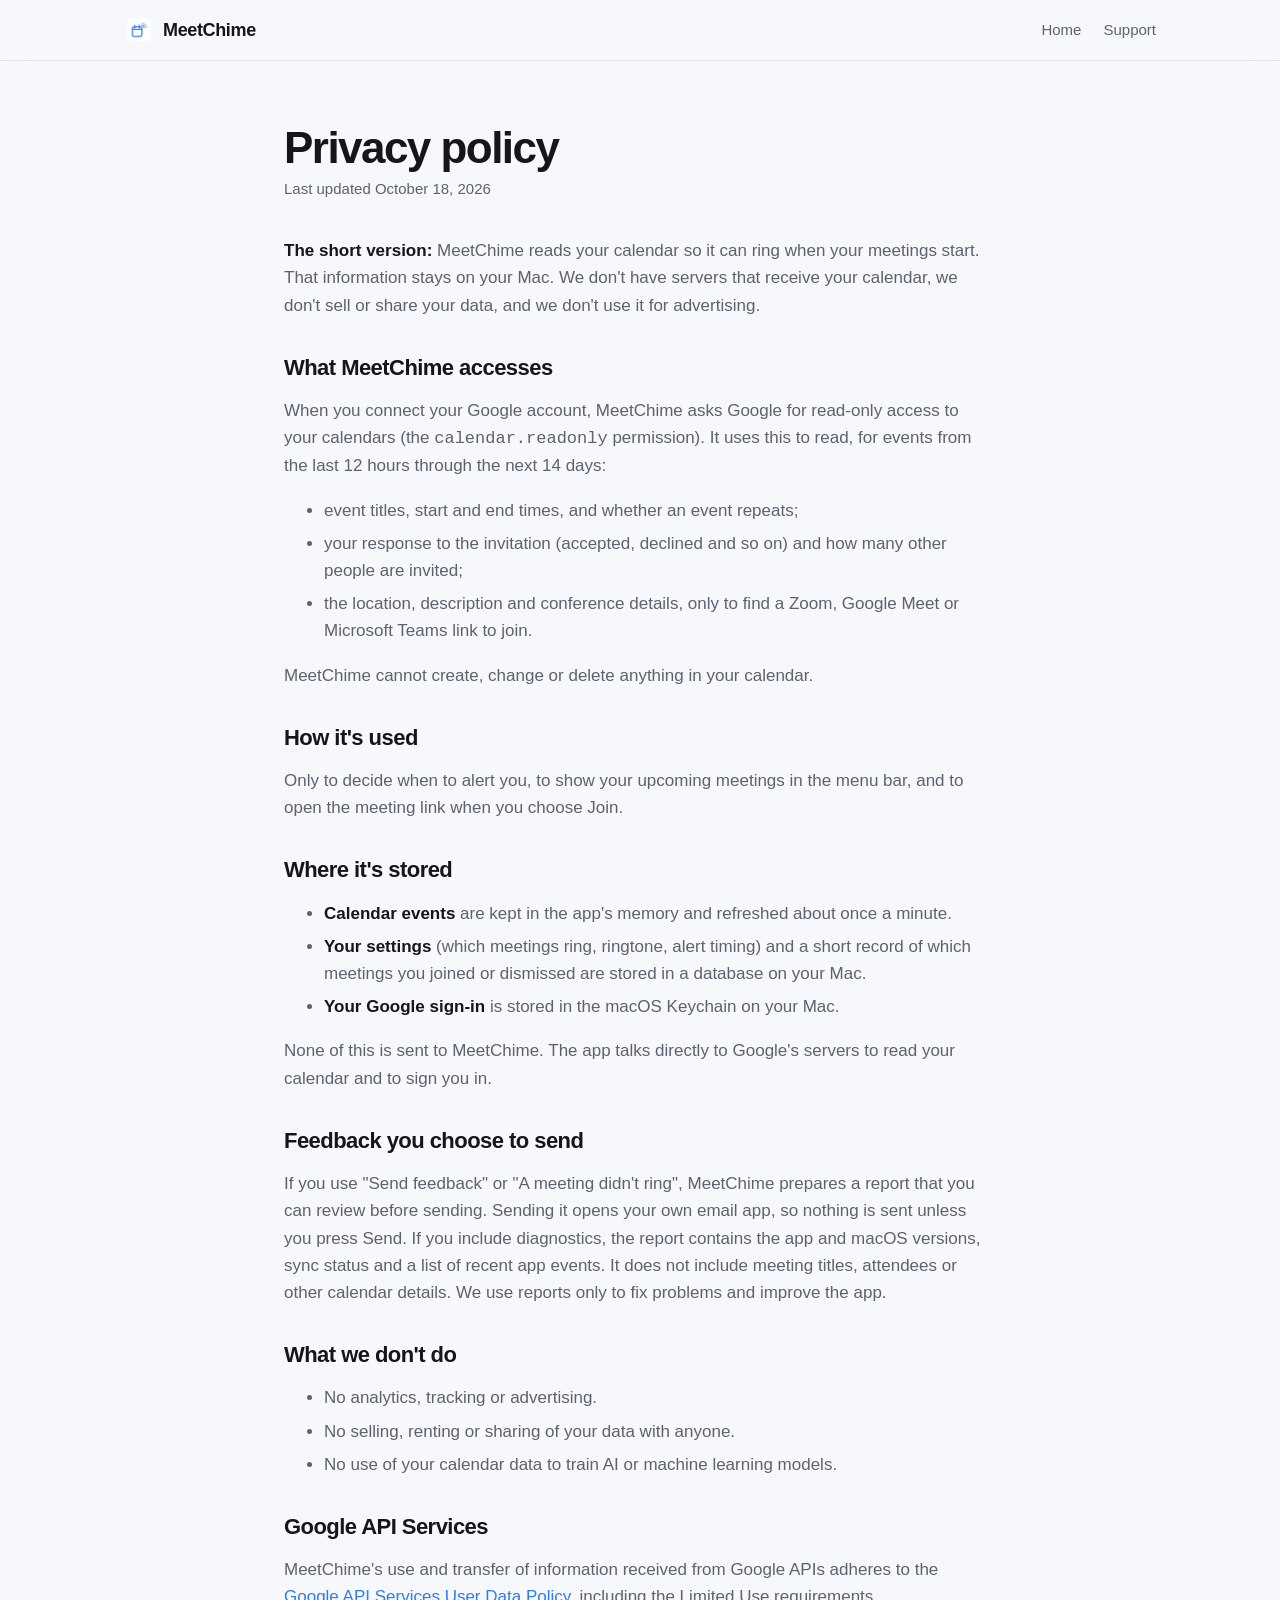
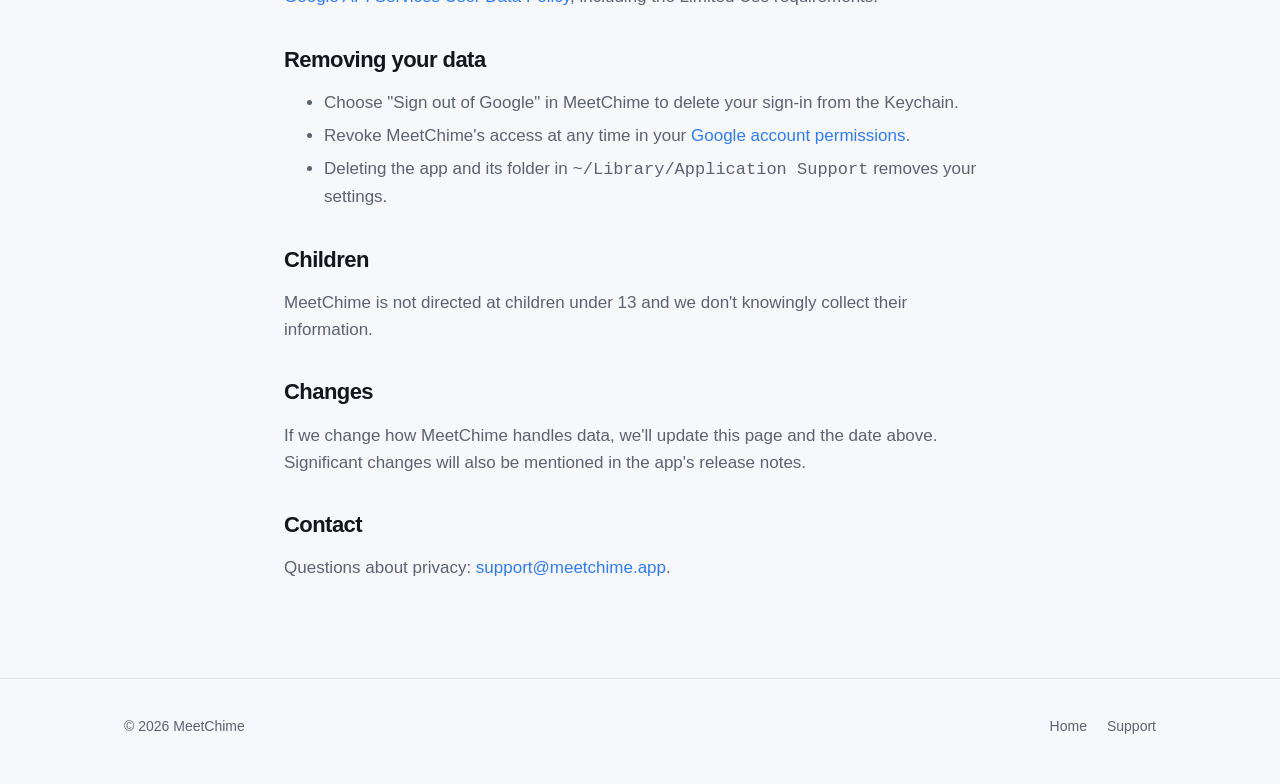
==== privacy.html @ 06bb9a7a "MeetChime website: landing page, privacy policy, sign-in pages Co-Authored-By: Claude Opus 5.5 <nore" ====
<!doctype html>
<html lang="en">
<head>
<meta charset="utf-8">
<meta name="viewport" content="width=device-width, initial-scale=1">
<title>Privacy policy · MeetChime</title>
<meta name="description" content="How MeetChime handles your data: your calendar stays on your Mac.">
<link rel="icon" href="/assets/favicon.png">
<link rel="stylesheet" href="/style.css">
</head>
<body>
<header class="top">
  <div class="wrap">
    <a class="logo" href="/"><img src="/assets/app-icon.png" alt="">MeetChime</a>
    <nav class="nav"><a href="/">Home</a><a href="mailto:support@meetchime.app">Support</a></nav>
  </div>
</header>

<!-- Draft written to match what the app does as of 2026-10-18. Have it reviewed before relying on it,
     and update it whenever the app starts collecting or sending anything new (e.g. analytics, crash
     reports, accounts, the phone fallback). -->
<main class="doc">
  <h1>Privacy policy</h1>
  <p class="updated">Last updated October 18, 2026</p>

  <p><strong>The short version:</strong> MeetChime reads your calendar so it can ring when your meetings start. That information stays on your Mac. We don't have servers that receive your calendar, we don't sell or share your data, and we don't use it for advertising.</p>

  <h2>What MeetChime accesses</h2>
  <p>When you connect your Google account, MeetChime asks Google for read-only access to your calendars (the <code>calendar.readonly</code> permission). It uses this to read, for events from the last 12 hours through the next 14 days:</p>
  <ul>
    <li>event titles, start and end times, and whether an event repeats;</li>
    <li>your response to the invitation (accepted, declined and so on) and how many other people are invited;</li>
    <li>the location, description and conference details, only to find a Zoom, Google Meet or Microsoft Teams link to join.</li>
  </ul>
  <p>MeetChime cannot create, change or delete anything in your calendar.</p>

  <h2>How it's used</h2>
  <p>Only to decide when to alert you, to show your upcoming meetings in the menu bar, and to open the meeting link when you choose Join.</p>

  <h2>Where it's stored</h2>
  <ul>
    <li><strong>Calendar events</strong> are kept in the app's memory and refreshed about once a minute.</li>
    <li><strong>Your settings</strong> (which meetings ring, ringtone, alert timing) and a short record of which meetings you joined or dismissed are stored in a database on your Mac.</li>
    <li><strong>Your Google sign-in</strong> is stored in the macOS Keychain on your Mac.</li>
  </ul>
  <p>None of this is sent to MeetChime. The app talks directly to Google's servers to read your calendar and to sign you in.</p>

  <h2>Feedback you choose to send</h2>
  <p>If you use "Send feedback" or "A meeting didn't ring", MeetChime prepares a report that you can review before sending. Sending it opens your own email app, so nothing is sent unless you press Send. If you include diagnostics, the report contains the app and macOS versions, sync status and a list of recent app events. It does not include meeting titles, attendees or other calendar details. We use reports only to fix problems and improve the app.</p>

  <h2>What we don't do</h2>
  <ul>
    <li>No analytics, tracking or advertising.</li>
    <li>No selling, renting or sharing of your data with anyone.</li>
    <li>No use of your calendar data to train AI or machine learning models.</li>
  </ul>

  <h2>Google API Services</h2>
  <p>MeetChime's use and transfer of information received from Google APIs adheres to the <a href="https://developers.google.com/terms/api-services-user-data-policy">Google API Services User Data Policy</a>, including the Limited Use requirements.</p>

  <h2>Removing your data</h2>
  <ul>
    <li>Choose "Sign out of Google" in MeetChime to delete your sign-in from the Keychain.</li>
    <li>Revoke MeetChime's access at any time in your <a href="https://myaccount.google.com/permissions">Google account permissions</a>.</li>
    <li>Deleting the app and its folder in <code>~/Library/Application Support</code> removes your settings.</li>
  </ul>

  <h2>Children</h2>
  <p>MeetChime is not directed at children under 13 and we don't knowingly collect their information.</p>

  <h2>Changes</h2>
  <p>If we change how MeetChime handles data, we'll update this page and the date above. Significant changes will also be mentioned in the app's release notes.</p>

  <h2>Contact</h2>
  <p>Questions about privacy: <a href="mailto:support@meetchime.app">support@meetchime.app</a>.</p>
</main>

<footer>
  <div class="wrap">
    <span>© 2026 MeetChime</span>
    <nav><a href="/">Home</a><a href="mailto:support@meetchime.app">Support</a></nav>
  </div>
</footer>
</body>
</html>
---- style.css ----
:root {
  color-scheme: light dark;
  --bg: #f7f8fb; --surface: #fff; --text: #14161b; --muted: #5d6270; --border: rgba(20, 22, 27, .09);
  --accent: #2f7bf5; --accent-strong: #1f64d6; --accent-soft: rgba(47, 123, 245, .1); --ok: #1f9d55; --warn: #d97706;
  --radius: 16px; --max: 1080px;
}
@media (prefers-color-scheme: dark) {
  :root {
    --bg: #0e1015; --surface: #171a21; --text: #f2f3f5; --muted: #a2a7b3; --border: rgba(255, 255, 255, .08);
    --accent: #4c8dff; --accent-strong: #6aa0ff; --accent-soft: rgba(76, 141, 255, .14); --ok: #32d74b; --warn: #ff9f0a;
  }
}
* { box-sizing: border-box; }
html { scroll-behavior: smooth; }
body {
  margin: 0; background: var(--bg); color: var(--text);
  font: 17px/1.6 -apple-system, BlinkMacSystemFont, "SF Pro Text", "Inter", "Segoe UI", sans-serif;
  -webkit-font-smoothing: antialiased;
}
a { color: var(--accent); text-decoration: none; }
a:hover { text-decoration: underline; }
img { max-width: 100%; height: auto; display: block; }
.wrap { max-width: var(--max); margin: 0 auto; padding: 0 24px; }

/* Header */
.top { position: sticky; top: 0; z-index: 10; backdrop-filter: saturate(1.6) blur(14px); -webkit-backdrop-filter: saturate(1.6) blur(14px);
  background: color-mix(in srgb, var(--bg) 78%, transparent); border-bottom: 1px solid var(--border); }
.top .wrap { display: flex; align-items: center; justify-content: space-between; height: 60px; }
.logo { display: inline-flex; align-items: center; gap: 9px; font-weight: 700; font-size: 18px; letter-spacing: -.02em; color: var(--text); }
.logo:hover { text-decoration: none; }
.logo img { width: 30px; height: 30px; border-radius: 7px; }
.nav { display: flex; align-items: center; gap: 22px; font-size: 15px; }
.nav a { color: var(--muted); }
.nav a:hover { color: var(--text); text-decoration: none; }
.nav a.btn, .nav a.btn:hover { color: #fff; }

/* Buttons */
.btn { display: inline-flex; align-items: center; gap: 9px; padding: 13px 22px; border-radius: 12px; font-weight: 650; font-size: 16px;
  background: var(--accent); color: #fff; border: 0; cursor: pointer; transition: transform .12s ease, background .12s ease; }
.btn:hover { background: var(--accent-strong); text-decoration: none; transform: translateY(-1px); }
.btn.small { padding: 8px 14px; font-size: 14px; border-radius: 10px; }
.btn.ghost { background: transparent; color: var(--text); border: 1px solid var(--border); }
.btn.ghost:hover { background: var(--accent-soft); }
.btn svg { width: 18px; height: 18px; }

/* Hero */
.hero { padding: 88px 0 56px; text-align: center;
  background: radial-gradient(ellipse 70% 60% at 50% 0%, var(--accent-soft), transparent 70%); }
.eyebrow { display: inline-block; padding: 5px 12px; border-radius: 999px; background: var(--accent-soft); color: var(--accent);
  font-size: 13px; font-weight: 650; letter-spacing: .02em; }
h1 { margin: 18px auto 16px; max-width: 820px; font-size: clamp(38px, 6vw, 64px); line-height: 1.05; letter-spacing: -.035em; }
.lead { margin: 0 auto 32px; max-width: 640px; font-size: clamp(18px, 2.2vw, 21px); color: var(--muted); }
.cta { display: flex; justify-content: center; align-items: center; gap: 12px; flex-wrap: wrap; }
.fine { margin-top: 14px; font-size: 14px; color: var(--muted); }
.shot { margin: 56px auto 0; max-width: 980px; border-radius: 20px; overflow: hidden;
  box-shadow: 0 30px 80px rgba(10, 20, 40, .25); border: 1px solid var(--border); }

/* Sections */
section { padding: 80px 0; }
section.alt { background: var(--surface); border-top: 1px solid var(--border); border-bottom: 1px solid var(--border); }
h2 { margin: 0 0 12px; font-size: clamp(28px, 4vw, 40px); line-height: 1.15; letter-spacing: -.025em; text-align: center; }
.sub { margin: 0 auto 48px; max-width: 620px; text-align: center; color: var(--muted); }
.grid { display: grid; grid-template-columns: repeat(auto-fit, minmax(260px, 1fr)); gap: 18px; }
.card { padding: 24px; border-radius: var(--radius); background: var(--surface); border: 1px solid var(--border); }
section.alt .card { background: var(--bg); }
.card .icon { width: 40px; height: 40px; border-radius: 10px; display: grid; place-items: center; background: var(--accent-soft); color: var(--accent); margin-bottom: 14px; }
.card .icon svg { width: 22px; height: 22px; }
.card h3 { margin: 0 0 6px; font-size: 18px; letter-spacing: -.01em; }
.card p { margin: 0; color: var(--muted); font-size: 15.5px; }

.split { display: grid; grid-template-columns: 1.05fr .95fr; gap: 56px; align-items: center; }
.split h2, .split .sub { text-align: left; margin-left: 0; }
.split .sub { margin-bottom: 20px; }
.split ul { margin: 0; padding: 0; list-style: none; display: grid; gap: 12px; }
.split li { display: flex; gap: 10px; color: var(--muted); }
.split li::before { content: ""; flex: none; width: 8px; height: 8px; margin-top: 10px; border-radius: 50%; background: var(--accent); }
.panel-shot { max-width: 360px; margin: 0 auto; border-radius: 18px; overflow: hidden; box-shadow: 0 24px 60px rgba(10, 20, 40, .28); }

.steps { counter-reset: step; display: grid; grid-template-columns: repeat(auto-fit, minmax(240px, 1fr)); gap: 18px; }
.steps .card::before { counter-increment: step; content: counter(step); display: grid; place-items: center; width: 32px; height: 32px;
  border-radius: 50%; background: var(--accent); color: #fff; font-weight: 700; font-size: 15px; margin-bottom: 14px; }

.faq { max-width: 760px; margin: 0 auto; }
.faq details { border-bottom: 1px solid var(--border); padding: 18px 0; }
.faq summary { cursor: pointer; font-weight: 650; font-size: 17px; list-style: none; display: flex; justify-content: space-between; gap: 12px; }
.faq summary::-webkit-details-marker { display: none; }
.faq summary::after { content: "+"; color: var(--muted); font-weight: 400; font-size: 22px; line-height: 1; }
.faq details[open] summary::after { content: "–"; }
.faq p { margin: 10px 0 0; color: var(--muted); }

.final { text-align: center; }

/* Footer */
footer { padding: 36px 0 48px; color: var(--muted); font-size: 14px; border-top: 1px solid var(--border); }
footer .wrap { display: flex; justify-content: space-between; gap: 16px; flex-wrap: wrap; }
footer nav { display: flex; gap: 20px; }
footer a { color: var(--muted); }

/* Legal and simple pages */
.doc { max-width: 760px; margin: 0 auto; padding: 64px 24px 80px; }
.doc h1 { font-size: clamp(32px, 5vw, 44px); margin: 0 0 6px; text-align: left; }
.doc .updated { color: var(--muted); font-size: 15px; margin: 0 0 36px; }
.doc h2 { text-align: left; font-size: 22px; margin: 36px 0 10px; }
.doc p, .doc li { color: var(--muted); }
.doc li { margin: 6px 0; }
.doc strong { color: var(--text); }

.center { min-height: calc(100vh - 61px); display: grid; place-items: center; padding: 24px; }
.result { width: 100%; max-width: 440px; padding: 40px 32px 30px; text-align: center; border-radius: 20px;
  background: var(--surface); border: 1px solid var(--border); box-shadow: 0 24px 70px rgba(10, 20, 40, .1); }
.result .status { width: 68px; height: 68px; margin: 0 auto 18px; border-radius: 50%; display: grid; place-items: center; }
.result .status.ok { background: color-mix(in srgb, var(--ok) 14%, transparent); color: var(--ok); }
.result .status.err { background: color-mix(in srgb, var(--warn) 16%, transparent); color: var(--warn); }
.result h1 { font-size: 28px; margin: 0 0 10px; letter-spacing: -.02em; }
.result p { margin: 0; color: var(--muted); }
.result .note { margin-top: 24px; padding-top: 18px; border-top: 1px solid var(--border); font-size: 14px; }

@media (max-width: 820px) {
  .split { grid-template-columns: 1fr; gap: 36px; }
  .split h2, .split .sub { text-align: center; }
  .nav a:not(.btn) { display: none; }
  .hero { padding-top: 64px; }
  section { padding: 64px 0; }
}
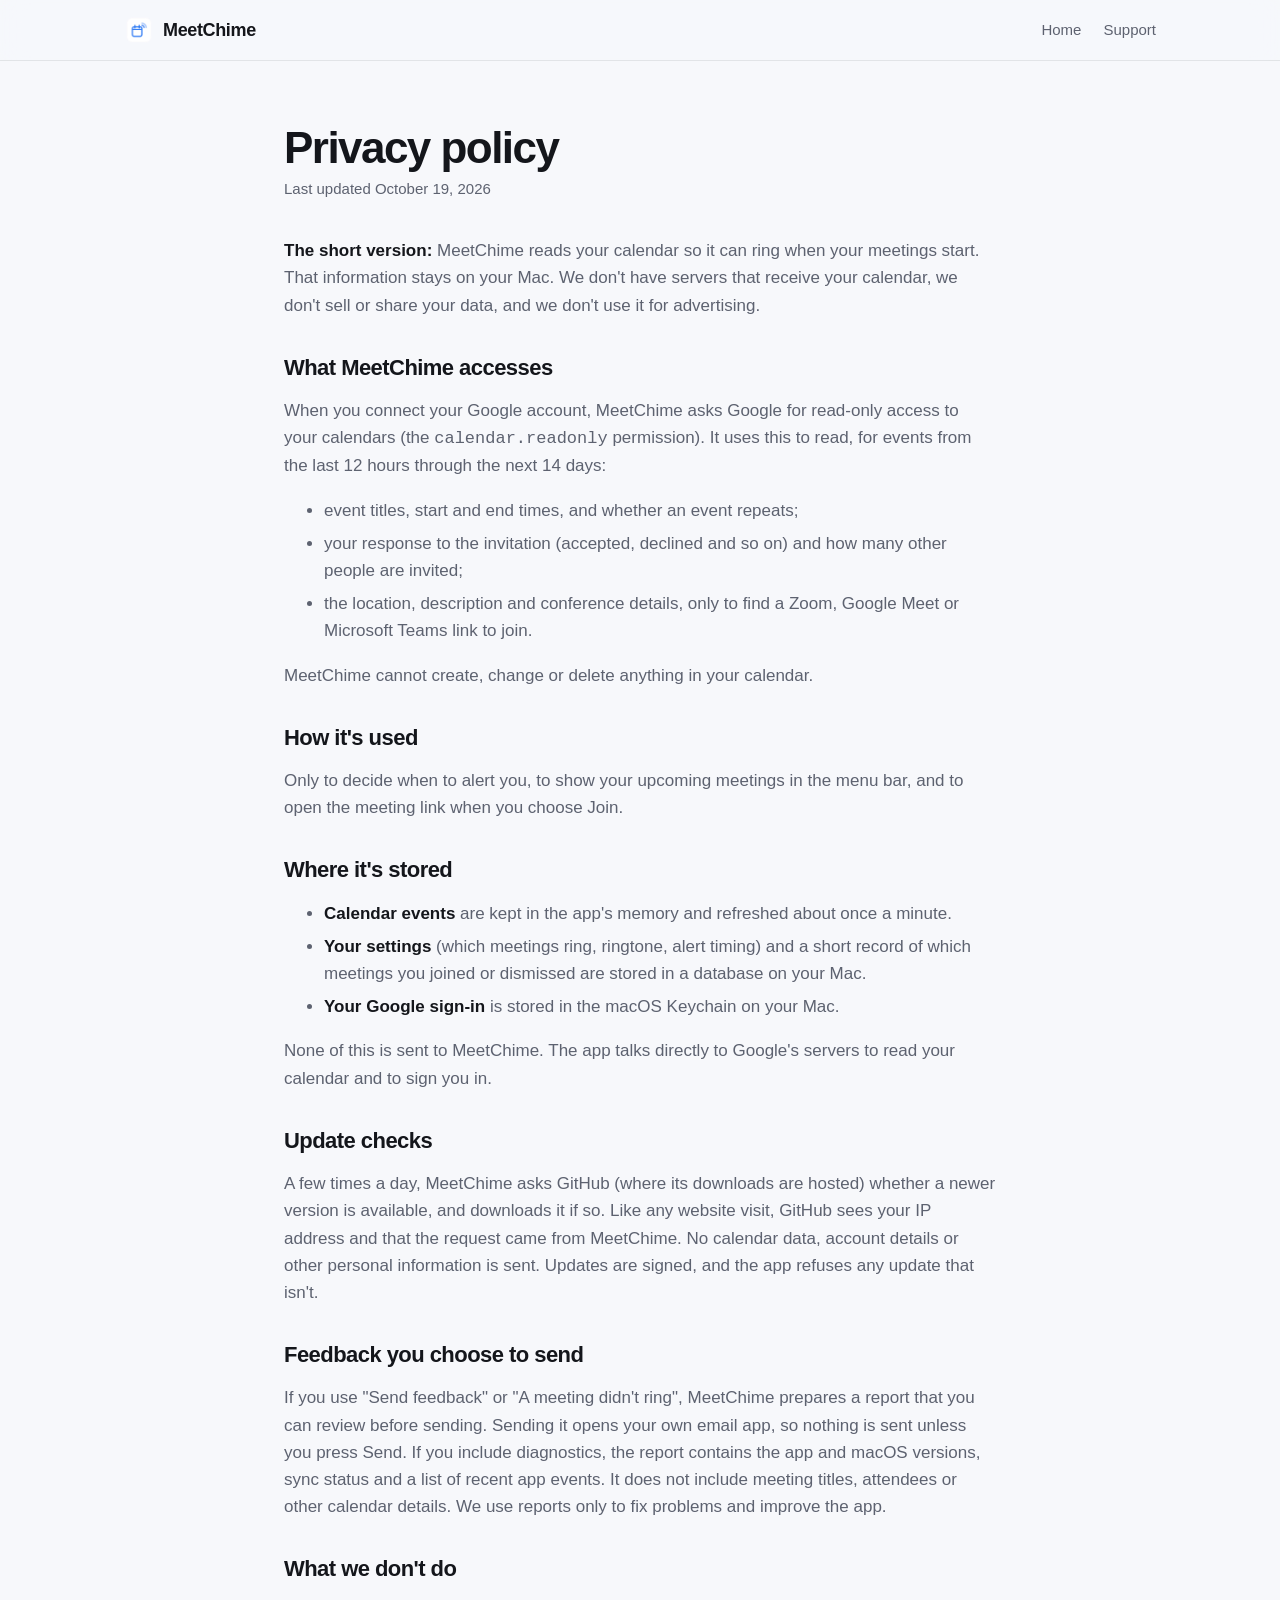
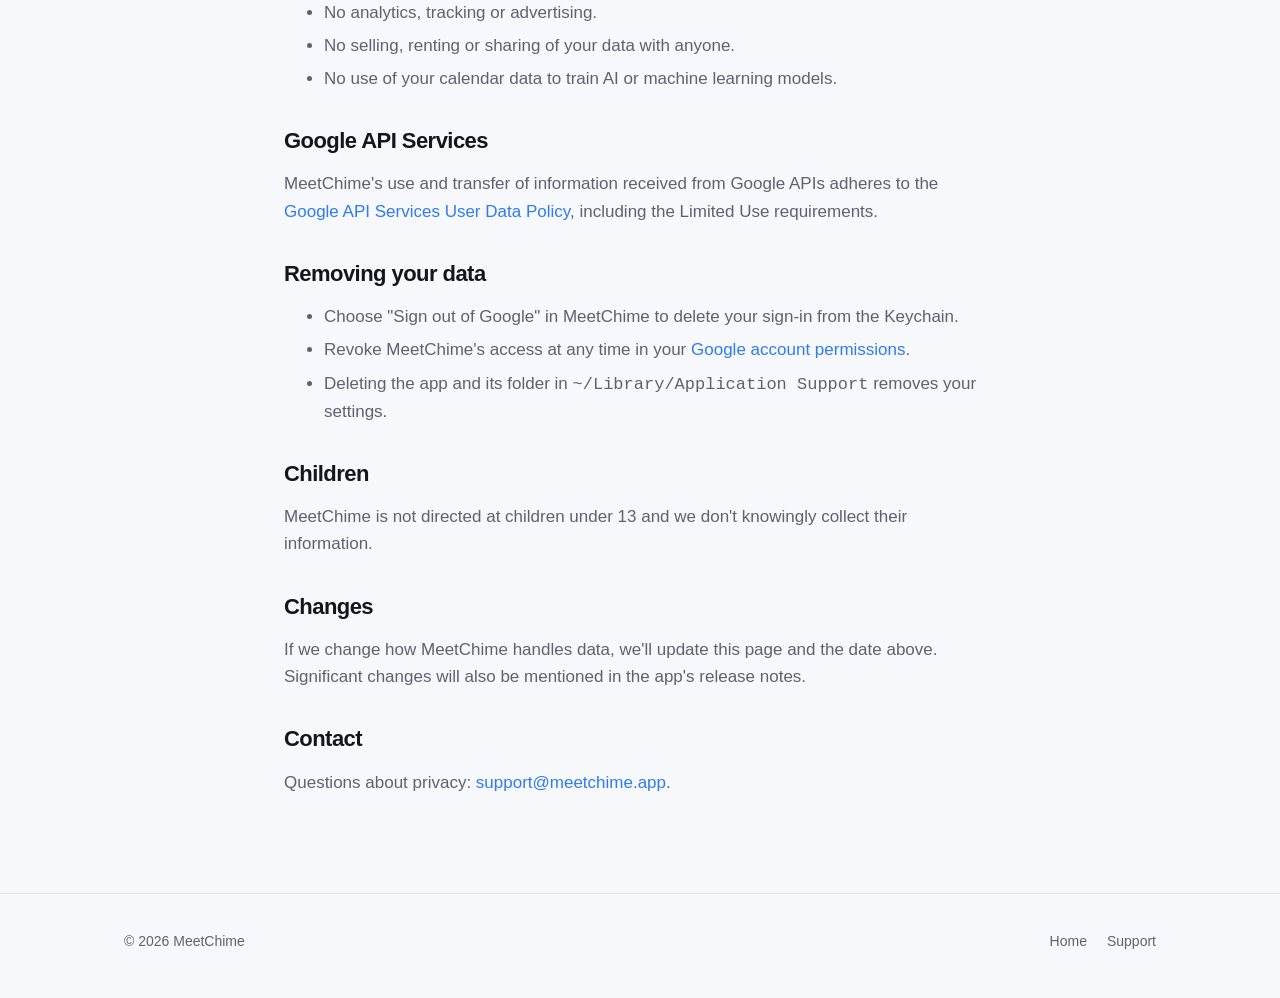
==== commit 98480a43: "Privacy policy: update checks (MeetChime 0.1.1) Co-Authored-By: Claude Opus 5.5 <noreply@anthropic.c" ====
--- a/privacy.html
+++ b/privacy.html
@@ -5,7 +5,9 @@
 <meta name="viewport" content="width=device-width, initial-scale=1">
 <title>Privacy policy · MeetChime</title>
 <meta name="description" content="How MeetChime handles your data: your calendar stays on your Mac.">
+<link rel="canonical" href="https://meetchime.app/privacy">
 <link rel="icon" href="/assets/favicon.png">
+<link rel="apple-touch-icon" href="/assets/apple-touch-icon.png">
 <link rel="stylesheet" href="/style.css">
 </head>
 <body>
@@ -21,7 +23,7 @@
      reports, accounts, the phone fallback). -->
 <main class="doc">
   <h1>Privacy policy</h1>
-  <p class="updated">Last updated October 18, 2026</p>
+  <p class="updated">Last updated October 19, 2026</p>
 
   <p><strong>The short version:</strong> MeetChime reads your calendar so it can ring when your meetings start. That information stays on your Mac. We don't have servers that receive your calendar, we don't sell or share your data, and we don't use it for advertising.</p>
 
@@ -44,6 +46,9 @@
     <li><strong>Your Google sign-in</strong> is stored in the macOS Keychain on your Mac.</li>
   </ul>
   <p>None of this is sent to MeetChime. The app talks directly to Google's servers to read your calendar and to sign you in.</p>
+
+  <h2>Update checks</h2>
+  <p>A few times a day, MeetChime asks GitHub (where its downloads are hosted) whether a newer version is available, and downloads it if so. Like any website visit, GitHub sees your IP address and that the request came from MeetChime. No calendar data, account details or other personal information is sent. Updates are signed, and the app refuses any update that isn't.</p>
 
   <h2>Feedback you choose to send</h2>
   <p>If you use "Send feedback" or "A meeting didn't ring", MeetChime prepares a report that you can review before sending. Sending it opens your own email app, so nothing is sent unless you press Send. If you include diagnostics, the report contains the app and macOS versions, sync status and a list of recent app events. It does not include meeting titles, attendees or other calendar details. We use reports only to fix problems and improve the app.</p>
--- a/style.css
+++ b/style.css
@@ -74,7 +74,11 @@
 .split ul { margin: 0; padding: 0; list-style: none; display: grid; gap: 12px; }
 .split li { display: flex; gap: 10px; color: var(--muted); }
 .split li::before { content: ""; flex: none; width: 8px; height: 8px; margin-top: 10px; border-radius: 50%; background: var(--accent); }
-.panel-shot { max-width: 360px; margin: 0 auto; border-radius: 18px; overflow: hidden; box-shadow: 0 24px 60px rgba(10, 20, 40, .28); }
+.panel-shot { position: relative; max-width: 360px; margin: 0 auto; border-radius: 15px; overflow: hidden;
+  box-shadow: 0 24px 60px rgba(10, 20, 40, .28); }
+/* A hairline edge drawn over the image, standing in for the panel's own border (cropped off). */
+.panel-shot::after { content: ""; position: absolute; inset: 0; border-radius: inherit; pointer-events: none;
+  box-shadow: inset 0 0 0 1px rgba(255, 255, 255, .14); }
 
 .steps { counter-reset: step; display: grid; grid-template-columns: repeat(auto-fit, minmax(240px, 1fr)); gap: 18px; }
 .steps .card::before { counter-increment: step; content: counter(step); display: grid; place-items: center; width: 32px; height: 32px;
